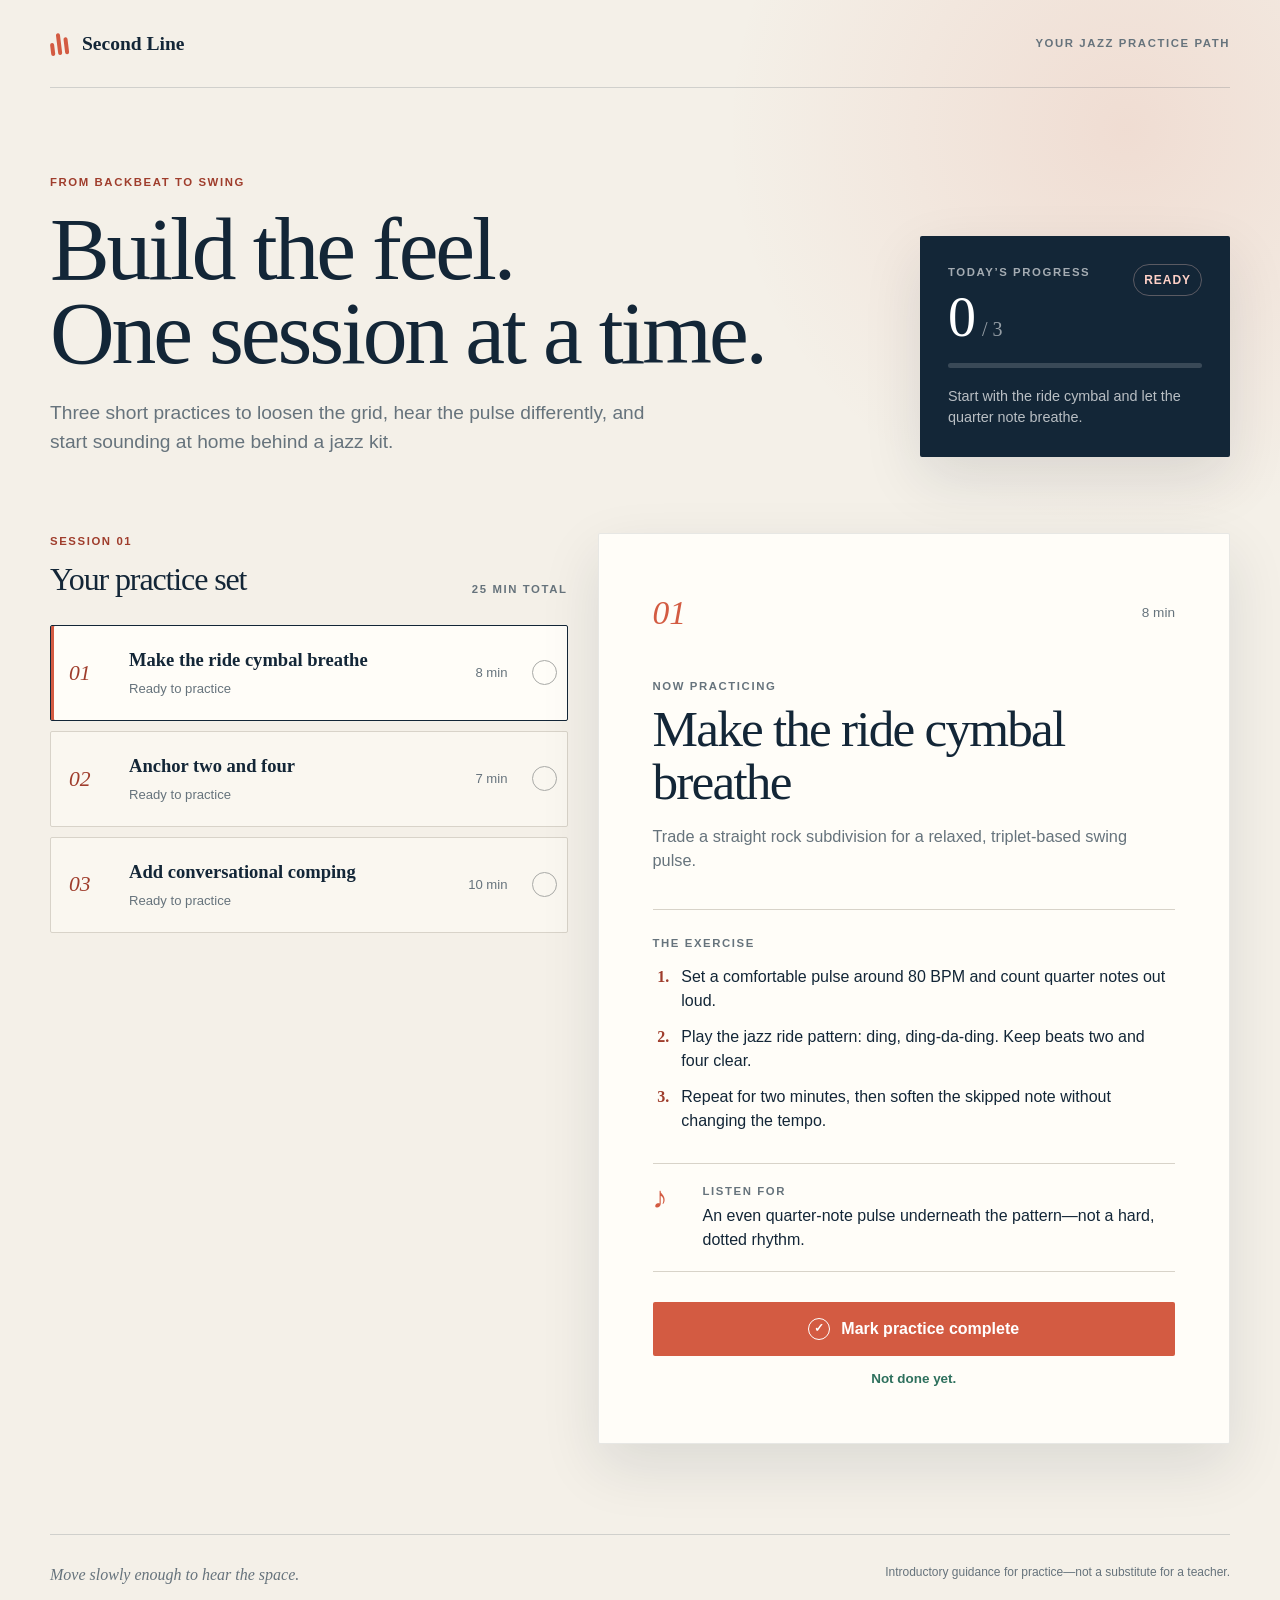
==== index.html @ 60ca9457 "Initial jazz practice app" ====
<!doctype html>
<html lang="en">
  <head>
    <meta charset="UTF-8" />
    <meta name="viewport" content="width=device-width, initial-scale=1.0" />
    <meta
      name="description"
      content="A focused jazz drum practice path for drummers learning to swing."
    />
    <title>Second Line — Jazz Practice</title>
    <link rel="stylesheet" href="styles.css" />
    <script src="app.js" defer></script>
  </head>
  <body>
    <div class="page-shell">
      <header class="site-header">
        <a class="brand" href="#main-content" aria-label="Second Line home">
          <span class="brand-mark" aria-hidden="true"><i></i><i></i><i></i></span>
          <span>Second Line</span>
        </a>
        <p class="eyebrow">Your jazz practice path</p>
      </header>

      <main id="main-content">
        <section class="hero" aria-labelledby="page-title">
          <div class="hero-copy">
            <p class="kicker">From backbeat to swing</p>
            <h1 id="page-title">Build the feel.<br />One session at a time.</h1>
            <p class="hero-intro">
              Three short practices to loosen the grid, hear the pulse differently,
              and start sounding at home behind a jazz kit.
            </p>
          </div>

          <div class="progress-card" aria-labelledby="progress-title">
            <div class="progress-heading">
              <div>
                <p class="meta-label" id="progress-title">Today’s progress</p>
                <p class="progress-count"><span id="completed-count">0</span><span>/ 3</span></p>
              </div>
              <span class="progress-word" id="progress-word">Ready</span>
            </div>
            <div
              class="progress-track"
              role="progressbar"
              aria-label="Practice tasks completed"
              aria-valuemin="0"
              aria-valuemax="3"
              aria-valuenow="0"
            >
              <span id="progress-fill"></span>
            </div>
            <p class="progress-caption" id="progress-caption">Start with the ride cymbal and let the quarter note breathe.</p>
          </div>
        </section>

        <section class="practice-layout" aria-label="Practice session">
          <div class="task-column">
            <div class="section-heading">
              <div>
                <p class="kicker">Session 01</p>
                <h2>Your practice set</h2>
              </div>
              <p class="total-time">25 min total</p>
            </div>
            <div class="task-list" id="task-list" aria-label="Jazz practice tasks"></div>
          </div>

          <article class="task-detail" id="task-detail" aria-live="polite" aria-labelledby="detail-title">
            <div class="detail-topline">
              <span class="detail-number" id="detail-number">01</span>
              <span class="detail-duration" id="detail-duration">8 min</span>
            </div>
            <p class="meta-label">Now practicing</p>
            <h2 id="detail-title"></h2>
            <p class="detail-objective" id="detail-objective"></p>

            <div class="steps-block">
              <p class="meta-label">The exercise</p>
              <ol id="detail-steps"></ol>
            </div>

            <div class="listen-for">
              <span aria-hidden="true">♪</span>
              <div>
                <p class="meta-label">Listen for</p>
                <p id="detail-cue"></p>
              </div>
            </div>

            <button class="complete-button" id="complete-button" type="button">
              <span class="button-icon" aria-hidden="true">✓</span>
              <span id="complete-button-label">Mark practice complete</span>
            </button>
            <p class="completion-message" id="completion-message" role="status"></p>
          </article>
        </section>
      </main>

      <footer>
        <p>Move slowly enough to hear the space.</p>
        <p class="disclaimer">Introductory guidance for practice—not a substitute for a teacher.</p>
      </footer>
    </div>
  </body>
</html>
---- styles.css ----
:root {
  --ink: #132637;
  --muted: #66737c;
  --paper: #f4f0e8;
  --surface: #fffdf8;
  --accent: #d35b42;
  --accent-dark: #9f3d2c;
  --line: #d8d3c9;
  --success: #2e705d;
  --shadow: 0 22px 60px rgba(19, 38, 55, 0.11);
}

* {
  box-sizing: border-box;
}

html {
  scroll-behavior: smooth;
}

body {
  margin: 0;
  min-width: 320px;
  color: var(--ink);
  background:
    radial-gradient(circle at 88% 8%, rgba(211, 91, 66, 0.13), transparent 25rem),
    var(--paper);
  font-family: Inter, ui-sans-serif, -apple-system, BlinkMacSystemFont, "Segoe UI", sans-serif;
  line-height: 1.5;
}

button,
a {
  -webkit-tap-highlight-color: transparent;
}

button {
  font: inherit;
}

.page-shell {
  width: min(1180px, calc(100% - 40px));
  margin: 0 auto;
}

.site-header {
  display: flex;
  align-items: center;
  justify-content: space-between;
  min-height: 88px;
  border-bottom: 1px solid rgba(19, 38, 55, 0.16);
}

.brand {
  display: inline-flex;
  gap: 12px;
  align-items: center;
  color: var(--ink);
  font-family: Georgia, "Times New Roman", serif;
  font-size: 1.22rem;
  font-weight: 700;
  text-decoration: none;
}

.brand-mark {
  display: grid;
  grid-template-columns: repeat(3, 4px);
  align-items: end;
  gap: 3px;
  width: 20px;
  height: 23px;
  transform: rotate(-7deg);
}

.brand-mark i {
  display: block;
  background: var(--accent);
  border-radius: 5px;
}

.brand-mark i:nth-child(1) { height: 13px; }
.brand-mark i:nth-child(2) { height: 22px; }
.brand-mark i:nth-child(3) { height: 17px; }

.eyebrow,
.kicker,
.meta-label,
.total-time {
  margin: 0;
  font-size: 0.71rem;
  font-weight: 800;
  letter-spacing: 0.14em;
  text-transform: uppercase;
}

.eyebrow {
  color: var(--muted);
}

.hero {
  display: grid;
  grid-template-columns: minmax(0, 1.45fr) minmax(310px, 0.55fr);
  gap: clamp(40px, 8vw, 110px);
  align-items: end;
  padding: 86px 0 76px;
}

.kicker {
  margin-bottom: 16px;
  color: var(--accent-dark);
}

h1,
h2,
p {
  margin-top: 0;
}

h1,
h2 {
  font-family: Georgia, "Times New Roman", serif;
  font-weight: 500;
  letter-spacing: -0.035em;
}

h1 {
  max-width: 800px;
  margin-bottom: 24px;
  font-size: clamp(3.2rem, 7vw, 6.4rem);
  line-height: 0.94;
}

.hero-intro {
  max-width: 610px;
  margin-bottom: 0;
  color: var(--muted);
  font-size: clamp(1rem, 1.5vw, 1.22rem);
}

.progress-card {
  padding: 28px;
  background: var(--ink);
  color: white;
  border-radius: 2px;
  box-shadow: var(--shadow);
}

.progress-heading {
  display: flex;
  justify-content: space-between;
  align-items: flex-start;
  gap: 20px;
}

.progress-card .meta-label {
  margin-bottom: 8px;
  color: rgba(255, 255, 255, 0.62);
}

.progress-count {
  display: flex;
  gap: 6px;
  align-items: baseline;
  margin-bottom: 18px;
  font-family: Georgia, "Times New Roman", serif;
}

.progress-count span:first-child {
  font-size: 3.5rem;
  line-height: 1;
}

.progress-count span:last-child {
  color: rgba(255, 255, 255, 0.55);
  font-size: 1.25rem;
}

.progress-word {
  padding: 6px 10px;
  color: #ffd1c7;
  border: 1px solid rgba(255, 209, 199, 0.3);
  border-radius: 999px;
  font-size: 0.75rem;
  font-weight: 800;
  letter-spacing: 0.08em;
  text-transform: uppercase;
}

.progress-track {
  height: 5px;
  overflow: hidden;
  background: rgba(255, 255, 255, 0.16);
  border-radius: 99px;
}

.progress-track span {
  display: block;
  width: 0;
  height: 100%;
  background: var(--accent);
  border-radius: inherit;
  transition: width 280ms ease;
}

.progress-caption {
  margin: 18px 0 0;
  color: rgba(255, 255, 255, 0.7);
  font-size: 0.9rem;
}

.practice-layout {
  display: grid;
  grid-template-columns: minmax(0, 0.9fr) minmax(390px, 1.1fr);
  gap: 30px;
  align-items: start;
  padding-bottom: 90px;
}

.task-column,
.task-detail {
  min-width: 0;
}

.section-heading {
  display: flex;
  justify-content: space-between;
  align-items: end;
  margin-bottom: 22px;
}

.section-heading .kicker {
  margin-bottom: 5px;
}

.section-heading h2 {
  margin: 0;
  font-size: 2rem;
}

.total-time {
  padding-bottom: 5px;
  color: var(--muted);
}

.task-list {
  display: grid;
  gap: 10px;
}

.task-card {
  display: grid;
  grid-template-columns: 44px 1fr auto 25px;
  gap: 16px;
  align-items: center;
  width: 100%;
  padding: 20px 18px;
  color: var(--ink);
  text-align: left;
  background: rgba(255, 253, 248, 0.48);
  border: 1px solid var(--line);
  border-radius: 2px;
  cursor: pointer;
  transition: background 160ms ease, border-color 160ms ease, transform 160ms ease;
}

.task-card:hover {
  transform: translateX(3px);
  background: var(--surface);
  border-color: #b4aaa0;
}

.task-card[aria-current="true"] {
  background: var(--surface);
  border-color: var(--ink);
  box-shadow: inset 3px 0 0 var(--accent);
}

.task-index {
  color: var(--accent-dark);
  font-family: Georgia, "Times New Roman", serif;
  font-size: 1.35rem;
  font-style: italic;
}

.task-copy strong {
  display: block;
  margin-bottom: 2px;
  font-family: Georgia, "Times New Roman", serif;
  font-size: 1.16rem;
  font-weight: 600;
}

.task-copy span,
.task-time {
  color: var(--muted);
  font-size: 0.82rem;
}

.task-status {
  display: inline-grid;
  place-items: center;
  width: 25px;
  height: 25px;
  margin-left: 8px;
  color: var(--surface);
  border: 1px solid #a9aaa7;
  border-radius: 50%;
  font-size: 0.8rem;
  font-weight: 900;
  transition: background 180ms ease, border-color 180ms ease, transform 180ms ease;
}

.task-card.is-complete .task-status {
  color: white;
  background: var(--success);
  border-color: var(--success);
  transform: scale(1.04);
}

.task-card.is-complete .task-copy strong {
  color: #64706f;
}

.task-detail {
  position: sticky;
  top: 24px;
  padding: clamp(30px, 5vw, 54px);
  background: var(--surface);
  border: 1px solid rgba(19, 38, 55, 0.1);
  border-radius: 2px;
  box-shadow: var(--shadow);
}

.detail-topline {
  display: flex;
  justify-content: space-between;
  align-items: center;
  margin-bottom: 40px;
}

.detail-number {
  color: var(--accent);
  font-family: Georgia, "Times New Roman", serif;
  font-size: 2.1rem;
  font-style: italic;
}

.detail-duration {
  color: var(--muted);
  font-size: 0.85rem;
}

.task-detail > .meta-label {
  margin-bottom: 8px;
  color: var(--muted);
}

.task-detail h2 {
  max-width: 600px;
  margin-bottom: 16px;
  font-size: clamp(2rem, 4vw, 3.2rem);
  line-height: 1.02;
}

.detail-objective {
  max-width: 590px;
  margin-bottom: 36px;
  color: var(--muted);
  font-size: 1.02rem;
}

.steps-block {
  padding-top: 25px;
  border-top: 1px solid var(--line);
}

.steps-block .meta-label {
  margin-bottom: 13px;
  color: var(--muted);
}

.steps-block ol {
  display: grid;
  gap: 12px;
  margin: 0;
  padding-left: 1.3rem;
}

.steps-block li {
  padding-left: 8px;
}

.steps-block li::marker {
  color: var(--accent-dark);
  font-family: Georgia, "Times New Roman", serif;
  font-weight: 700;
}

.listen-for {
  display: grid;
  grid-template-columns: 36px 1fr;
  gap: 14px;
  align-items: start;
  margin: 30px 0;
  padding: 19px 0;
  border-top: 1px solid var(--line);
  border-bottom: 1px solid var(--line);
}

.listen-for > span {
  color: var(--accent);
  font-family: Georgia, "Times New Roman", serif;
  font-size: 1.9rem;
  line-height: 1;
}

.listen-for .meta-label {
  margin-bottom: 4px;
  color: var(--muted);
}

.listen-for p:last-child {
  margin-bottom: 0;
}

.complete-button {
  display: flex;
  align-items: center;
  justify-content: center;
  gap: 11px;
  width: 100%;
  min-height: 54px;
  padding: 14px 20px;
  color: white;
  background: var(--accent);
  border: 0;
  border-radius: 2px;
  cursor: pointer;
  font-weight: 800;
  transition: background 160ms ease, transform 160ms ease;
}

.complete-button:hover:not(:disabled) {
  background: var(--accent-dark);
  transform: translateY(-1px);
}

.complete-button[aria-pressed="true"] {
  color: var(--success);
  background: #e1eee9;
}

.complete-button[aria-pressed="true"]:hover {
  color: white;
  background: var(--success);
}

.button-icon {
  display: inline-grid;
  place-items: center;
  width: 22px;
  height: 22px;
  border: 1px solid currentColor;
  border-radius: 50%;
  font-size: 0.72rem;
}

.completion-message {
  min-height: 1.4em;
  margin: 13px 0 0;
  color: var(--success);
  text-align: center;
  font-size: 0.84rem;
  font-weight: 700;
}

footer {
  display: flex;
  justify-content: space-between;
  gap: 30px;
  padding: 28px 0 38px;
  border-top: 1px solid rgba(19, 38, 55, 0.16);
  color: var(--muted);
  font-family: Georgia, "Times New Roman", serif;
  font-style: italic;
}

footer p {
  margin: 0;
}

.disclaimer {
  max-width: 430px;
  text-align: right;
  font-family: Inter, ui-sans-serif, sans-serif;
  font-size: 0.75rem;
  font-style: normal;
}

:focus-visible {
  outline: 3px solid #247da2;
  outline-offset: 4px;
}

@media (max-width: 820px) {
  .page-shell {
    width: min(100% - 28px, 680px);
  }

  .hero,
  .practice-layout {
    grid-template-columns: 1fr;
  }

  .hero {
    gap: 44px;
    padding: 64px 0;
  }

  .practice-layout {
    gap: 44px;
  }

  .task-detail {
    position: static;
  }
}

@media (max-width: 520px) {
  .site-header {
    min-height: 72px;
  }

  .eyebrow {
    display: none;
  }

  .hero {
    padding: 48px 0 54px;
  }

  h1 {
    font-size: clamp(2.8rem, 15vw, 4rem);
  }

  .progress-card,
  .task-detail {
    padding: 24px;
  }

  .task-card {
    grid-template-columns: 34px 1fr 25px;
    gap: 10px;
    padding: 17px 14px;
  }

  .task-time {
    display: none;
  }

  .detail-topline {
    margin-bottom: 28px;
  }

  footer {
    display: grid;
  }

  .disclaimer {
    text-align: left;
  }
}

@media (prefers-reduced-motion: reduce) {
  *,
  *::before,
  *::after {
    scroll-behavior: auto !important;
    transition-duration: 0.01ms !important;
  }
}
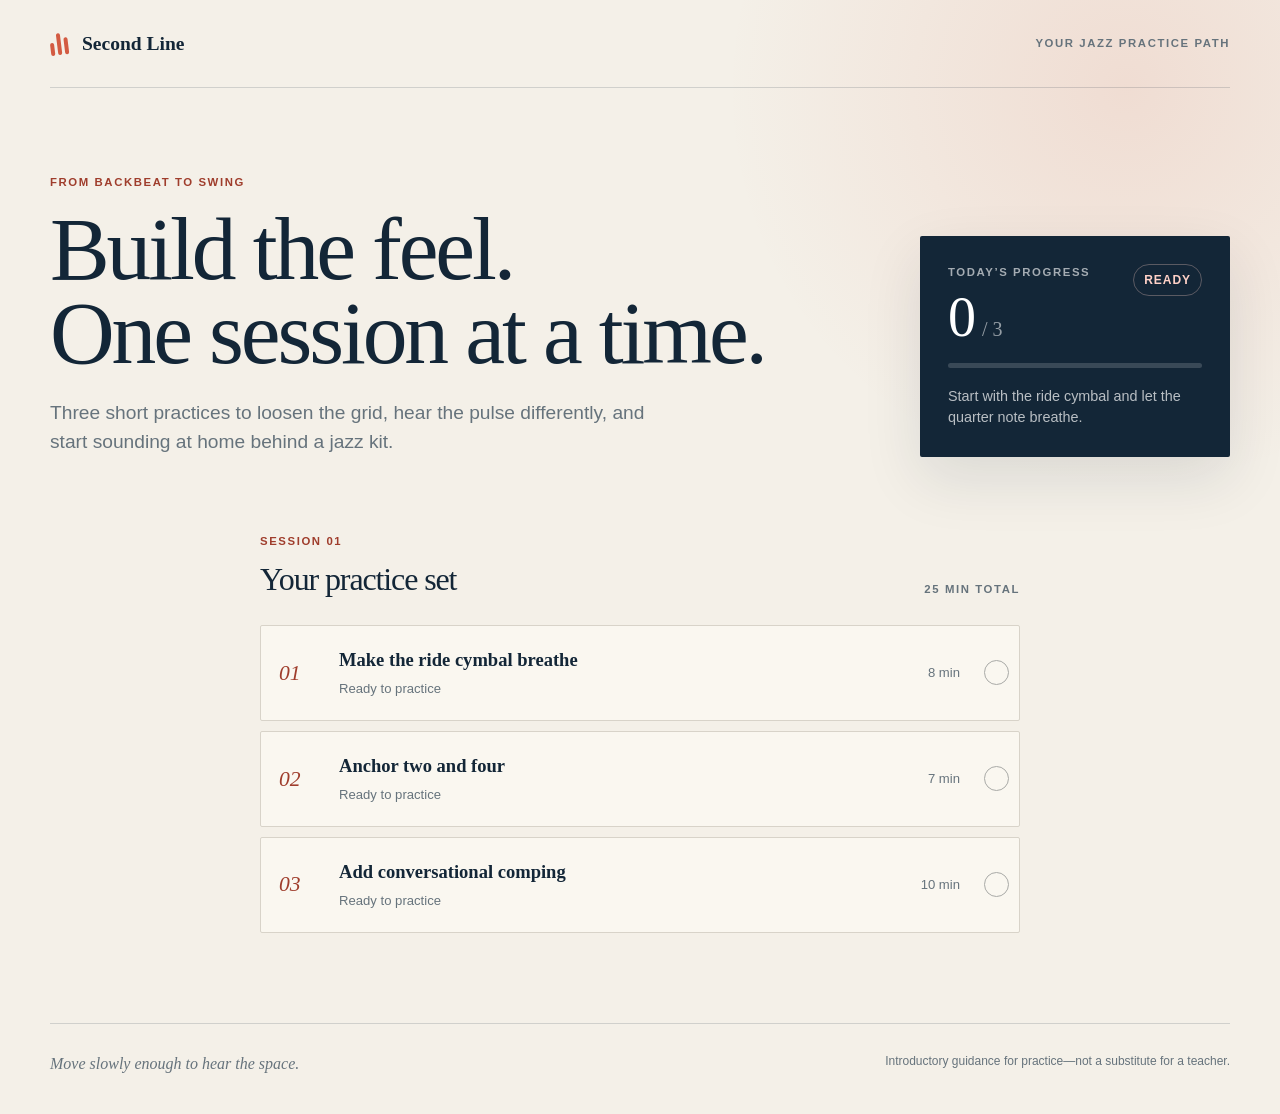
==== commit f359ab4a: "Give each practice task its own page" ====
--- a/index.html
+++ b/index.html
@@ -9,12 +9,13 @@
     />
     <title>Second Line — Jazz Practice</title>
     <link rel="stylesheet" href="styles.css" />
+    <script src="practice.js" defer></script>
     <script src="app.js" defer></script>
   </head>
   <body>
     <div class="page-shell">
       <header class="site-header">
-        <a class="brand" href="#main-content" aria-label="Second Line home">
+        <a class="brand" href="index.html" aria-label="Second Line home">
           <span class="brand-mark" aria-hidden="true"><i></i><i></i><i></i></span>
           <span>Second Line</span>
         </a>
@@ -54,7 +55,7 @@
           </div>
         </section>
 
-        <section class="practice-layout" aria-label="Practice session">
+        <section class="practice-layout practice-overview" aria-label="Practice session">
           <div class="task-column">
             <div class="section-heading">
               <div>
@@ -65,35 +66,6 @@
             </div>
             <div class="task-list" id="task-list" aria-label="Jazz practice tasks"></div>
           </div>
-
-          <article class="task-detail" id="task-detail" aria-live="polite" aria-labelledby="detail-title">
-            <div class="detail-topline">
-              <span class="detail-number" id="detail-number">01</span>
-              <span class="detail-duration" id="detail-duration">8 min</span>
-            </div>
-            <p class="meta-label">Now practicing</p>
-            <h2 id="detail-title"></h2>
-            <p class="detail-objective" id="detail-objective"></p>
-
-            <div class="steps-block">
-              <p class="meta-label">The exercise</p>
-              <ol id="detail-steps"></ol>
-            </div>
-
-            <div class="listen-for">
-              <span aria-hidden="true">♪</span>
-              <div>
-                <p class="meta-label">Listen for</p>
-                <p id="detail-cue"></p>
-              </div>
-            </div>
-
-            <button class="complete-button" id="complete-button" type="button">
-              <span class="button-icon" aria-hidden="true">✓</span>
-              <span id="complete-button-label">Mark practice complete</span>
-            </button>
-            <p class="completion-message" id="completion-message" role="status"></p>
-          </article>
         </section>
       </main>
 
--- a/styles.css
+++ b/styles.css
@@ -216,6 +216,12 @@
   padding-bottom: 90px;
 }
 
+.practice-overview {
+  grid-template-columns: minmax(0, 760px);
+  max-width: 760px;
+  margin: 0 auto;
+}
+
 .task-column,
 .task-detail {
   min-width: 0;
@@ -255,6 +261,7 @@
   width: 100%;
   padding: 20px 18px;
   color: var(--ink);
+  text-decoration: none;
   text-align: left;
   background: rgba(255, 253, 248, 0.48);
   border: 1px solid var(--line);
@@ -329,6 +336,68 @@
   border: 1px solid rgba(19, 38, 55, 0.1);
   border-radius: 2px;
   box-shadow: var(--shadow);
+}
+
+.task-page-main {
+  padding: 44px 0 90px;
+}
+
+.back-link {
+  display: inline-block;
+  margin-bottom: 28px;
+  color: var(--accent-dark);
+  font-size: 0.82rem;
+  font-weight: 800;
+  letter-spacing: 0.05em;
+  text-decoration: none;
+}
+
+.back-link:hover,
+.task-navigation a:hover {
+  text-decoration: underline;
+  text-underline-offset: 4px;
+}
+
+.task-page-layout {
+  display: grid;
+  grid-template-columns: minmax(280px, 0.45fr) minmax(0, 1fr);
+  gap: 30px;
+  align-items: start;
+}
+
+.task-page-layout .progress-card {
+  position: sticky;
+  top: 24px;
+}
+
+.task-page-layout .task-detail {
+  position: static;
+}
+
+.task-title {
+  max-width: 600px;
+  margin-bottom: 16px;
+  font-size: clamp(2.2rem, 4.5vw, 3.7rem);
+  line-height: 1.02;
+}
+
+.task-navigation {
+  display: flex;
+  justify-content: space-between;
+  gap: 28px;
+  margin: 30px 0 0;
+}
+
+.task-navigation a {
+  color: var(--ink);
+  font-family: Georgia, "Times New Roman", serif;
+  font-weight: 700;
+  text-decoration: none;
+}
+
+.task-navigation #next-task {
+  margin-left: auto;
+  text-align: right;
 }
 
 .detail-topline {
@@ -508,7 +577,8 @@
   }
 
   .hero,
-  .practice-layout {
+  .practice-layout,
+  .task-page-layout {
     grid-template-columns: 1fr;
   }
 
@@ -522,6 +592,10 @@
   }
 
   .task-detail {
+    position: static;
+  }
+
+  .task-page-layout .progress-card {
     position: static;
   }
 }
